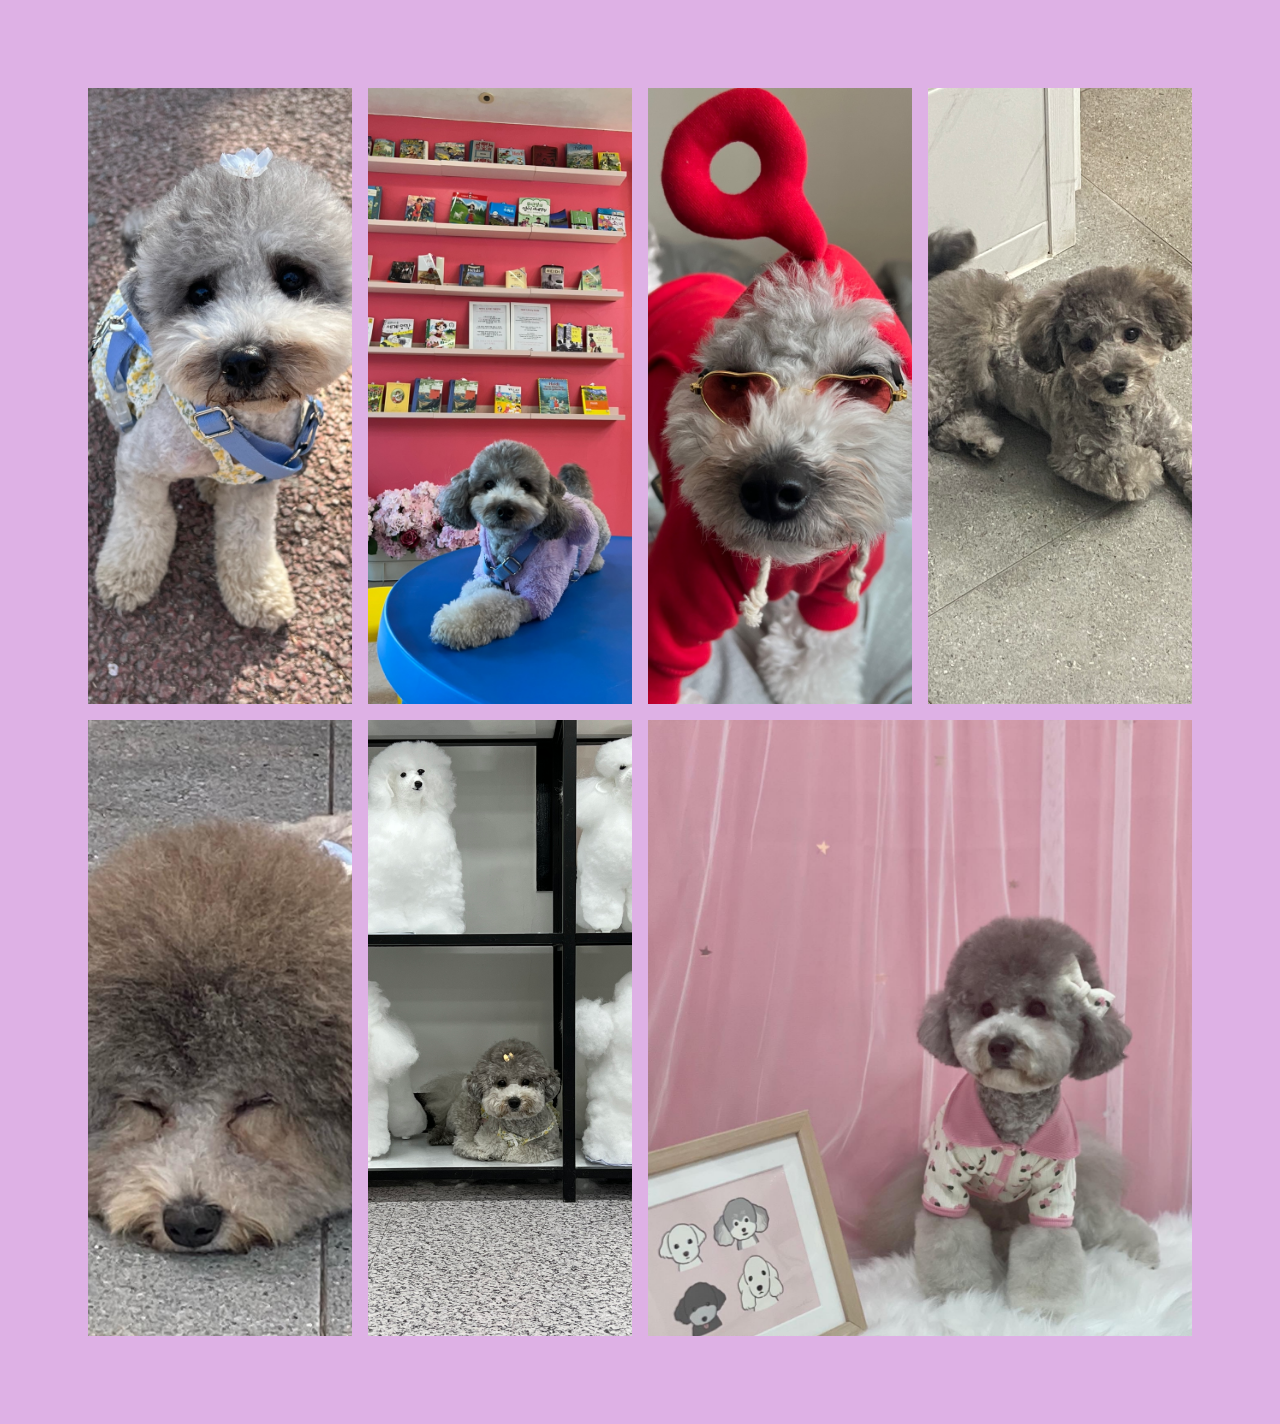
==== index.html @ f3f95522 "230910" ====
<!DOCTYPE html>
<html lang="ko">
  <head>
    <meta charset="UTF-8" />
    <meta name="viewport" content="width=device-width, initial-scale=1.0" />
    <title>Document</title>
    <link rel="stylesheet" href="image.css" />
  </head>
  <body>
    <section class="container">
      <img
        src="./연습사진/KakaoTalk_20230619_133701261_12.jpg"
        alt="img"
        class="image image1"
      />
      <img
        src="./연습사진/KakaoTalk_20230619_133701261_18.jpg"
        alt="img"
        class="image image2"
      />
      <img
        src="./연습사진/KakaoTalk_20230619_133701261_19.jpg"
        alt="img"
        class="image image3"
      />
      <img
        src="./연습사진/KakaoTalk_20230619_140235725_05.jpg"
        alt="img"
        class="image image4"
      />
      <img
        src="./연습사진/KakaoTalk_20230619_140235725_27.jpg"
        alt="img"
        class="image image5"
      />
      <img
        src="./연습사진/KakaoTalk_20230619_141118940_29.jpg"
        alt="img"
        class="image image6"
      />
      <img
        src="./연습사진/KakaoTalk_20230619_141118940_11.jpg"
        alt="img"
        class="image image7"
      />
    </section>
  </body>
</html>
---- image.css ----
body {
  padding: 5rem;
  background-color: rgb(222, 177, 229);
}

.container {
  display: grid;
  grid-template-columns: repeat(4, 1fr);
  grid-auto-rows: 300px;
  grid-gap: 1rem;
  grid-template-areas:
    "a b c d"
    "a b c d"
    "e f g g"
    "e f g g";
}

.image {
  width: 100%;
  height: 100%;
  object-fit: cover;
}

.image1 {
  grid-area: a;
}
.image2 {
  grid-area: b;
}
.image3 {
  grid-area: c;
}
.image4 {
  grid-area: d;
}
.image5 {
  grid-area: e;
}
.image6 {
  grid-area: f;
}
.image7 {
  grid-area: g;
}
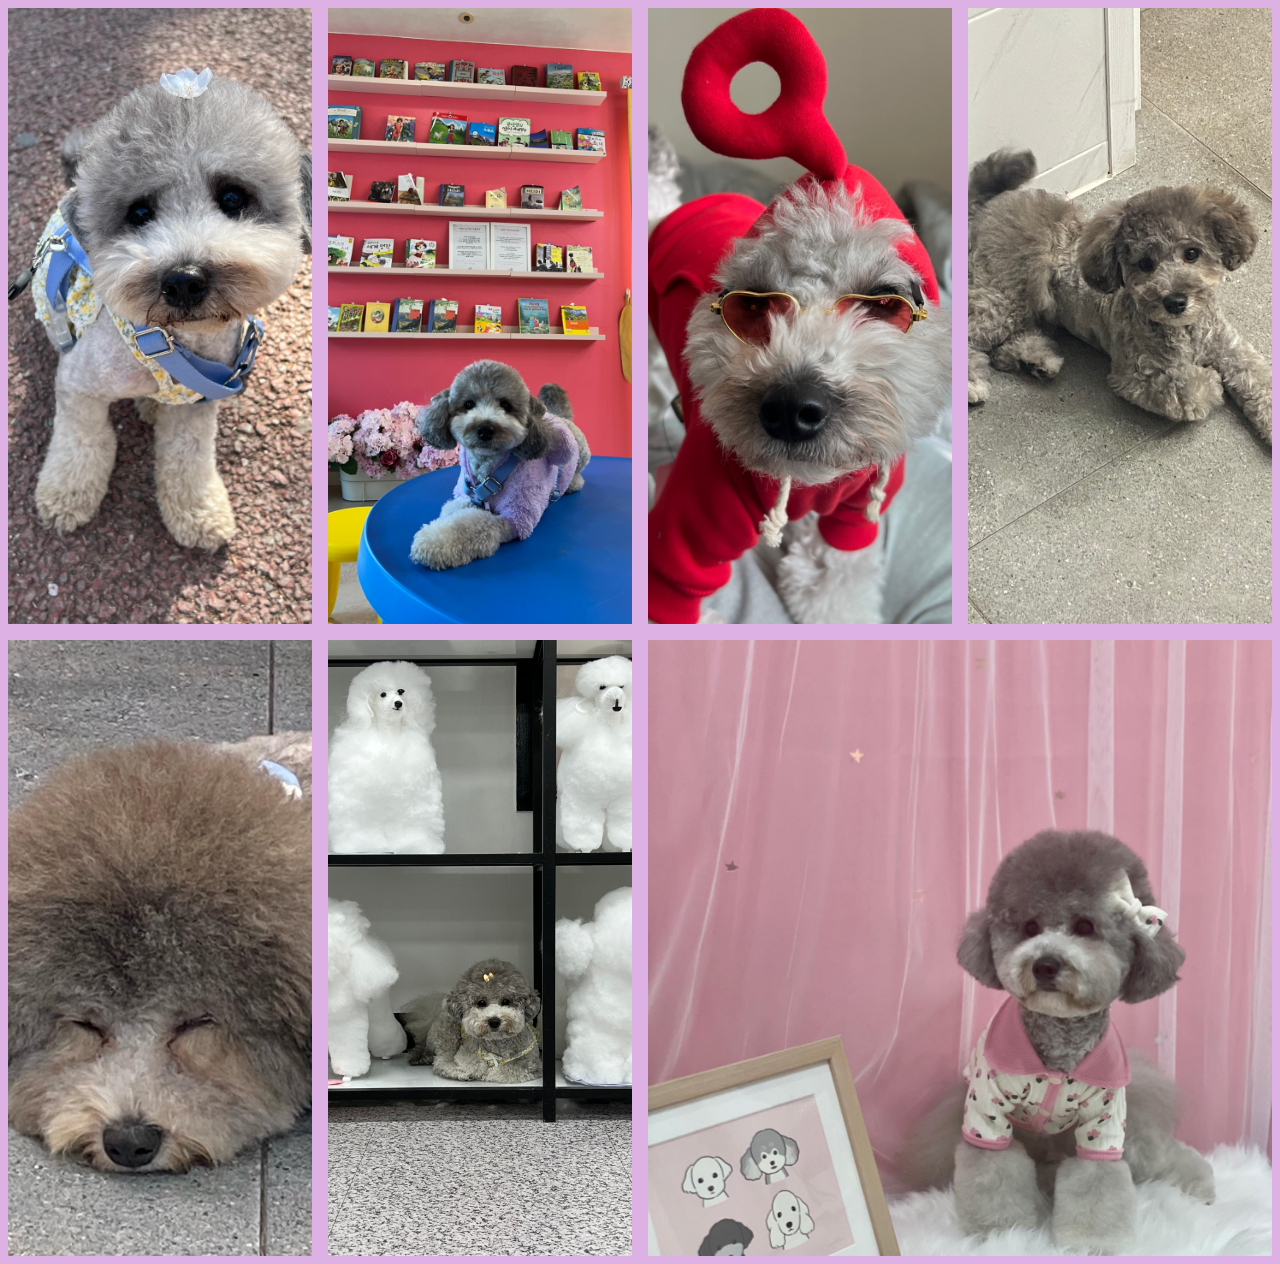
==== commit cf108374: "230911" ====
--- a/index.html
+++ b/index.html
@@ -3,43 +3,44 @@
   <head>
     <meta charset="UTF-8" />
     <meta name="viewport" content="width=device-width, initial-scale=1.0" />
+    <meta name="viewport" content="initial-scale=1, viewport-fit=cover" />
     <title>Document</title>
     <link rel="stylesheet" href="image.css" />
   </head>
   <body>
     <section class="container">
       <img
-        src="./연습사진/KakaoTalk_20230619_133701261_12.jpg"
+        src="Pic/KakaoTalk_20230619_133701261_12.jpg"
         alt="img"
         class="image image1"
       />
       <img
-        src="./연습사진/KakaoTalk_20230619_133701261_18.jpg"
+        src="Pic/KakaoTalk_20230619_133701261_18.jpg"
         alt="img"
         class="image image2"
       />
       <img
-        src="./연습사진/KakaoTalk_20230619_133701261_19.jpg"
+        src="Pic/KakaoTalk_20230619_133701261_19.jpg"
         alt="img"
         class="image image3"
       />
       <img
-        src="./연습사진/KakaoTalk_20230619_140235725_05.jpg"
+        src="Pic/KakaoTalk_20230619_140235725_05.jpg"
         alt="img"
         class="image image4"
       />
       <img
-        src="./연습사진/KakaoTalk_20230619_140235725_27.jpg"
+        src="Pic/KakaoTalk_20230619_140235725_27.jpg"
         alt="img"
         class="image image5"
       />
       <img
-        src="./연습사진/KakaoTalk_20230619_141118940_29.jpg"
+        src="Pic/KakaoTalk_20230619_141118940_29.jpg"
         alt="img"
         class="image image6"
       />
       <img
-        src="./연습사진/KakaoTalk_20230619_141118940_11.jpg"
+        src="Pic/KakaoTalk_20230619_141118940_11.jpg"
         alt="img"
         class="image image7"
       />
--- a/image.css
+++ b/image.css
@@ -1,6 +1,8 @@
 body {
   padding: 5rem;
   background-color: rgb(222, 177, 229);
+  padding: env(safe-area-inset-top) env(safe-area-inset-right)
+    env(safe-area-inset-bottom) env(safe-area-inset-left);
 }
 
 .container {
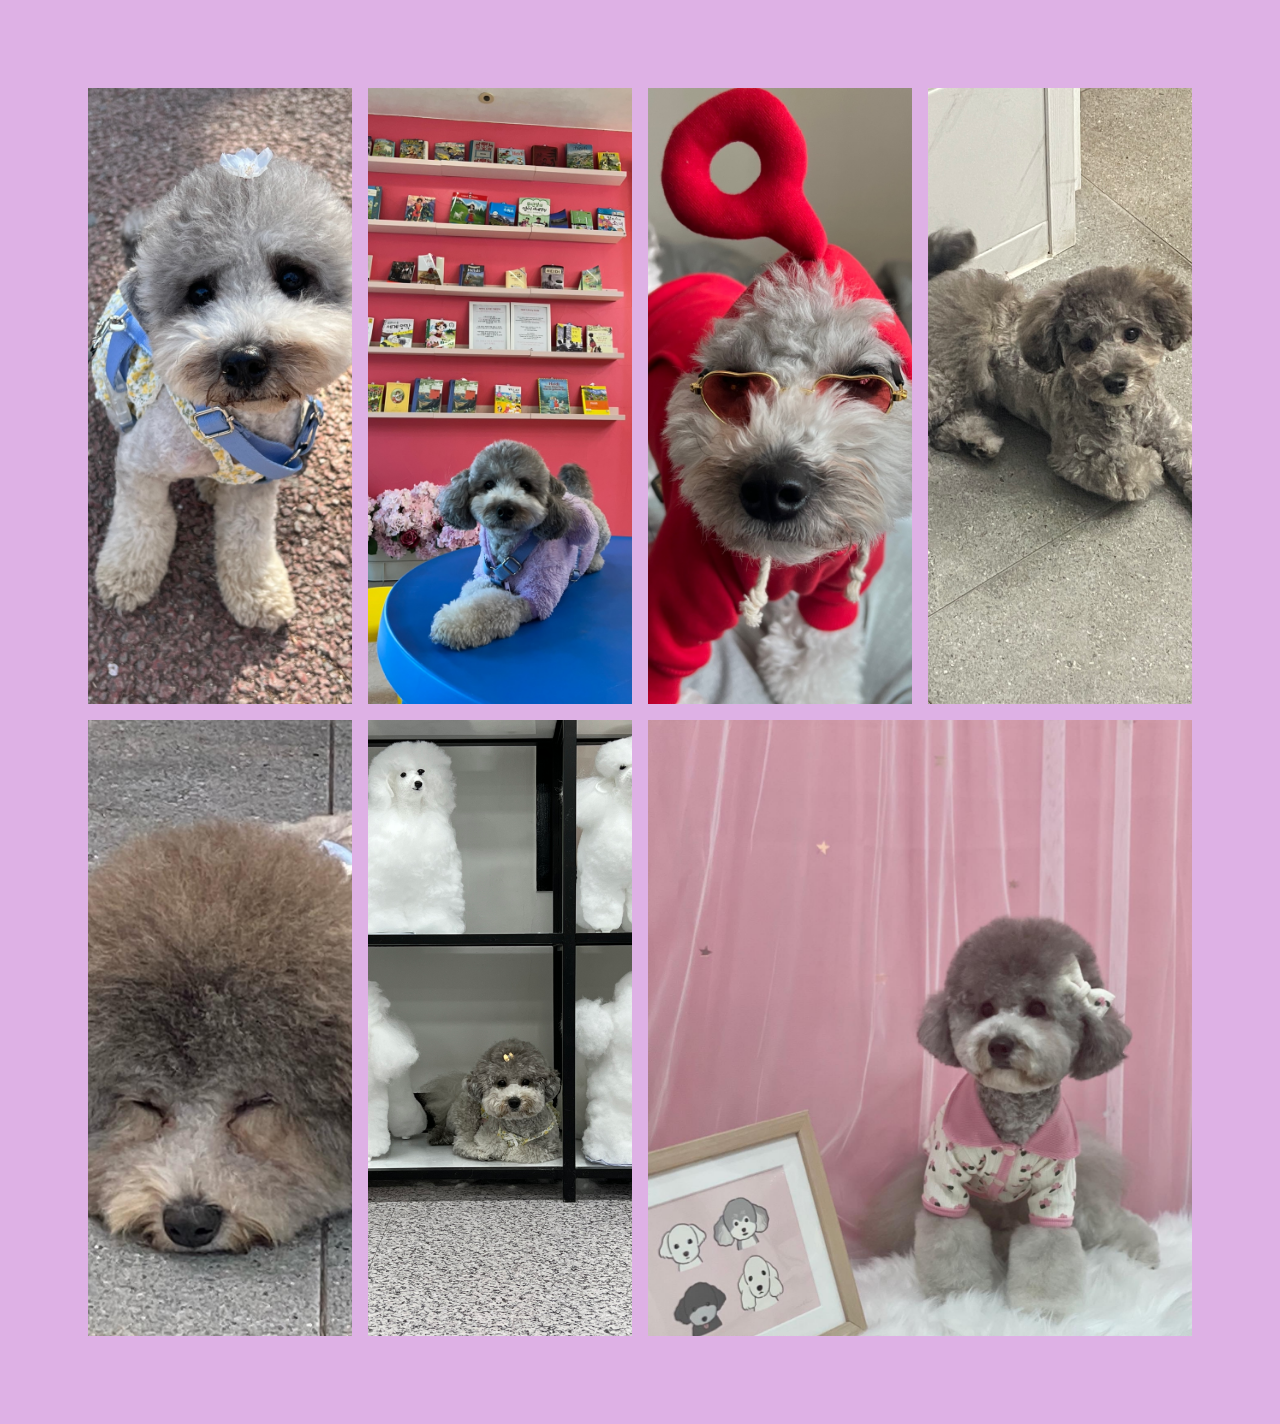
==== commit af28082c: "230911" ====
--- a/index.html
+++ b/index.html
@@ -3,7 +3,6 @@
   <head>
     <meta charset="UTF-8" />
     <meta name="viewport" content="width=device-width, initial-scale=1.0" />
-    <meta name="viewport" content="initial-scale=1, viewport-fit=cover" />
     <title>Document</title>
     <link rel="stylesheet" href="image.css" />
   </head>
--- a/image.css
+++ b/image.css
@@ -1,8 +1,6 @@
 body {
   padding: 5rem;
   background-color: rgb(222, 177, 229);
-  padding: env(safe-area-inset-top) env(safe-area-inset-right)
-    env(safe-area-inset-bottom) env(safe-area-inset-left);
 }
 
 .container {
